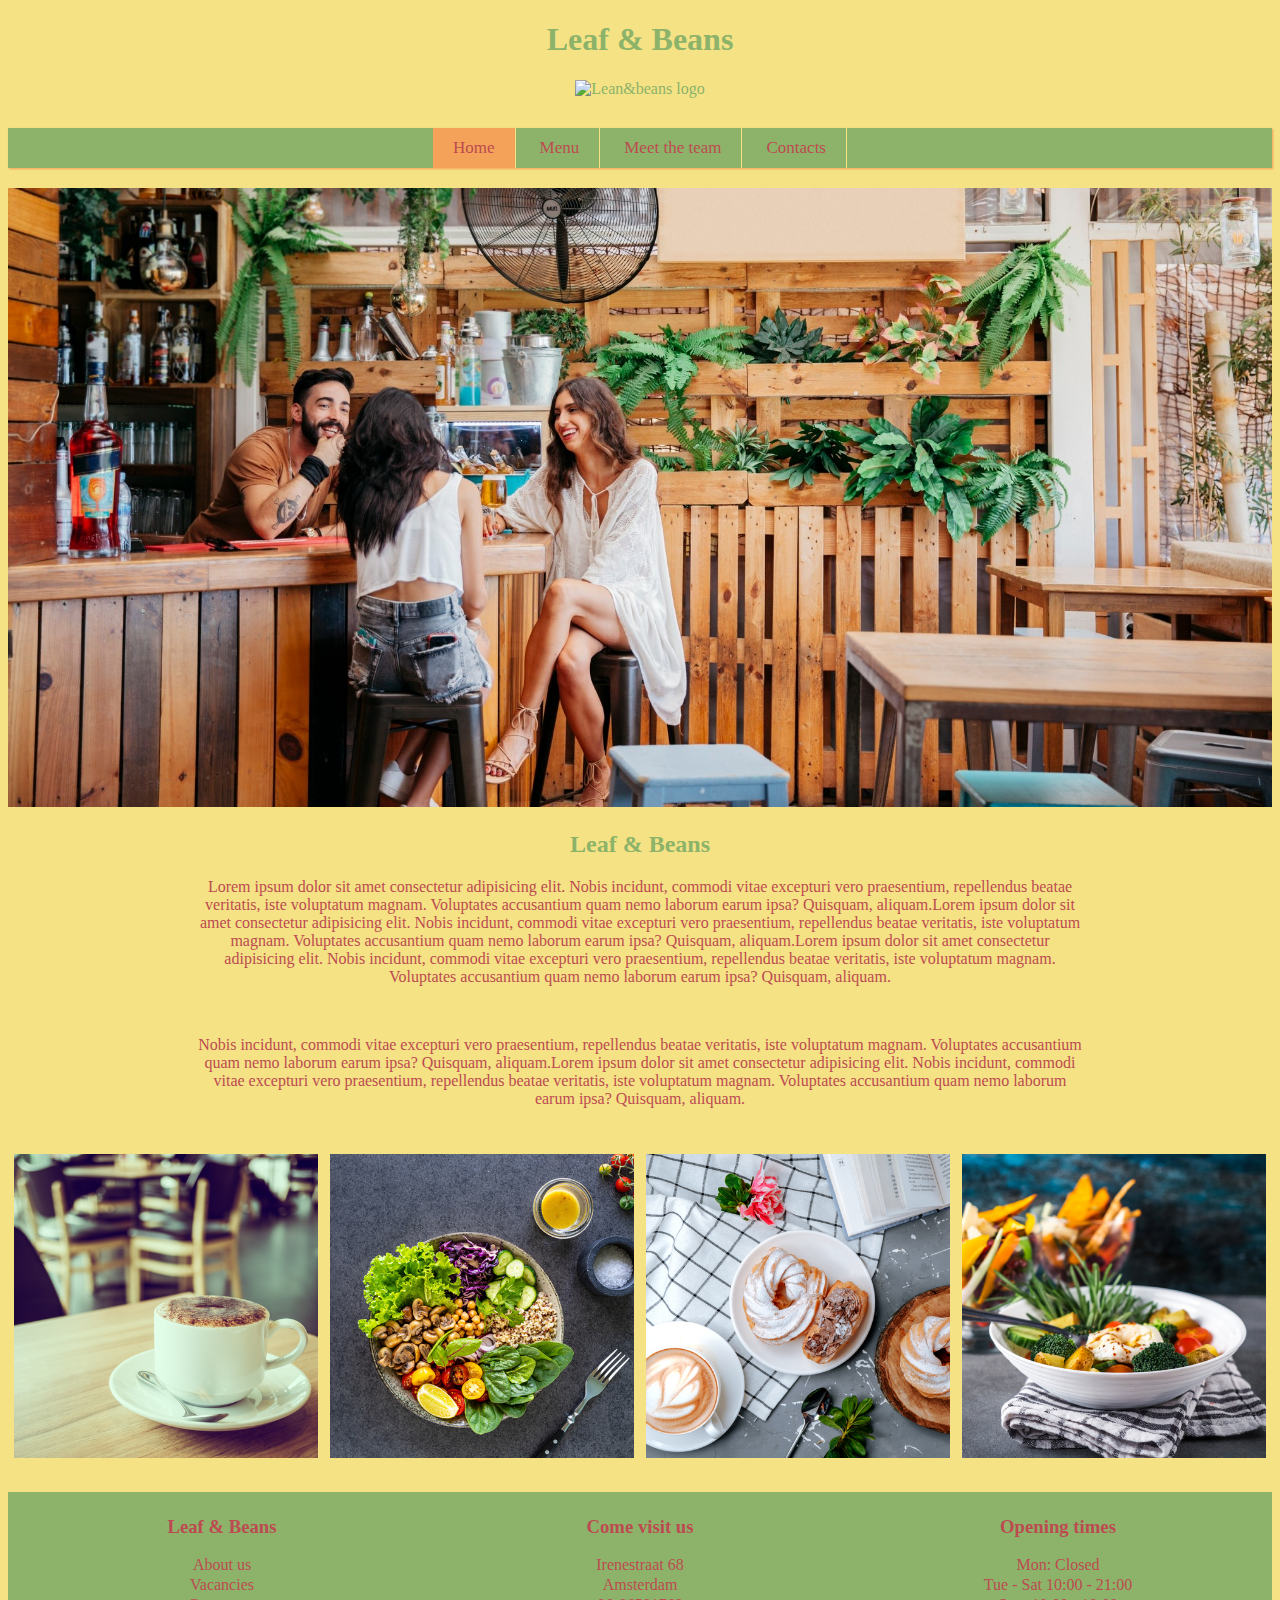
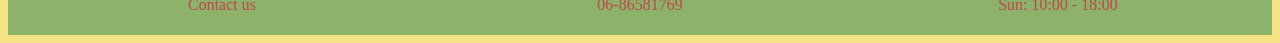
==== index.html @ 6ad3d177 "Added preliminary files" ====
<!DOCTYPE html>
<html lang="en">
  <head>
    <meta charset="UTF-8" />
    <meta name="viewport" content="width=device-width, initial-scale=1.0" />
    <title>Leaf&Beans</title>
    <link rel="stylesheet" href="style.css" />
  </head>
  <body>
    <div class="header">
      <h1>Leaf & Beans</h1>
      <img src="" alt="Lean&beans logo" /> 
    </div>

    <div class="topnav">
      <a class="active" href="#home">Home</a>
      <a href="#menu">Menu</a>
      <a href="#team">Meet the team</a>
      <a href="#contacts">Contacts</a>
    </div>

    <img src="img/three-friends-sitting-bar.jpg" alt="" width="100%" />

    <h2>Leaf & Beans</h2>

    <div class="content">    
    <p>
      Lorem ipsum dolor sit amet consectetur adipisicing elit. Nobis incidunt,
      commodi vitae excepturi vero praesentium, repellendus beatae veritatis,
      iste voluptatum magnam. Voluptates accusantium quam nemo laborum earum
      ipsa? Quisquam, aliquam.Lorem ipsum dolor sit amet consectetur adipisicing
      elit. Nobis incidunt, commodi vitae excepturi vero praesentium,
      repellendus beatae veritatis, iste voluptatum magnam. Voluptates
      accusantium quam nemo laborum earum ipsa? Quisquam, aliquam.Lorem ipsum
      dolor sit amet consectetur adipisicing elit. Nobis incidunt, commodi vitae
      excepturi vero praesentium, repellendus beatae veritatis, iste voluptatum
      magnam. Voluptates accusantium quam nemo laborum earum ipsa? Quisquam,
      aliquam. </p>

      <br>

      <p>Nobis incidunt, commodi vitae excepturi vero praesentium,
      repellendus beatae veritatis, iste voluptatum magnam. Voluptates
      accusantium quam nemo laborum earum ipsa? Quisquam, aliquam.Lorem ipsum
      dolor sit amet consectetur adipisicing elit. Nobis incidunt, commodi vitae
      excepturi vero praesentium, repellendus beatae veritatis, iste voluptatum
      magnam. Voluptates accusantium quam nemo laborum earum ipsa? Quisquam,
      aliquam.</p>


    </p>
    </div>

<div class="responsive">
  <div class="gallery">
    <img src="img/gallery/cappuccino-coffee-white-cup.jpg" alt="cappuccino">    
    </div>
  </div>

  <div class="responsive">
  <div class="gallery">
    <img src="img/gallery/quinoa-mushrooms-lettuce-red-cabbage-spinach-cucumbers-tomatoes-buddha-bowl.jpg" alt="quinoa salad">    
    </div>
</div>

 <div class="responsive">
  <div class="gallery">
    <img src="img/gallery/fresh-cappuccino-with-sweet-delight.jpg" alt="cappuccino and sweet">    
    </div>
</div>


  <div class="responsive">
  <div class="gallery">
    <img src="img/gallery/healthy-food-composition-with-colorful-salad.jpg" alt="salad">    
    </div>
</div>



<footer>
  <div class="column">
    <h3>Leaf & Beans</h3>
    <ul>
      <li>About us</li>
      <li>Vacancies</li>
      <li>Contact us</li>
    </ul>
  </div>

  <div class="column">
    <h3>Come visit us</h3>
    <ul>      
      <li>Irenestraat 68</li>
      <li>Amsterdam</li>
      <li>06-86581769</li>
      
    </ul>
  </div>

  <div class="column">
    <h3>Opening times</h3>
    <ul>
      <li>Mon: Closed</li>
      <li>Tue - Sat 10:00 - 21:00</li>
      <li>Sun: 10:00 - 18:00</li>
    </ul>

  </div>
  </footer>

</html>
---- style.css ----
body {
  background-color: #f4e285;
}

.header {
  text-align: center;
  padding-bottom: 30px;
  color: #8cb369;
}

.topnav {
  overflow: hidden;
  background-color: #8cb369;
  text-align: center;
  padding: 10px;
  margin-bottom: 20px;
  box-shadow: 1px 1px 2px #f4a259;
}

.topnav a {
  color: #bc4b51;
  text-align: center;
  padding: 14px 20px;
  text-decoration: none;
  font-size: 17px;
  border-right: 1px solid #f4e285;
}

.topnav a:hover {
  background-color: #f4e285;
  transition: 0.3s;
}

.topnav a.active {
  background-color: #f4a259;
}

h2 {
  text-align: center;
  color: #8cb369;
}

.content {
  color: #bc4b51;
  text-align: center;
  width: 70%;
  margin: auto;
}

div.gallery img {
  width: 100%;
  height: auto;
  padding: 30px 0px 30px 0px;
}

* {
  box-sizing: border-box;
}
.responsive {
  padding: 0 6px;
  float: left;
  width: 24.99999%;
}

footer {
  display: flex;
  justify-content: space-around;
  background-color: #8cb369;
  color: #bc4b51;
  padding: 5px;
}

.column {
  width: 22%;
  text-align: center;
}

ul {
  list-style-type: none;
  padding: 0;
}

li {
  margin-bottom: 2px;
}
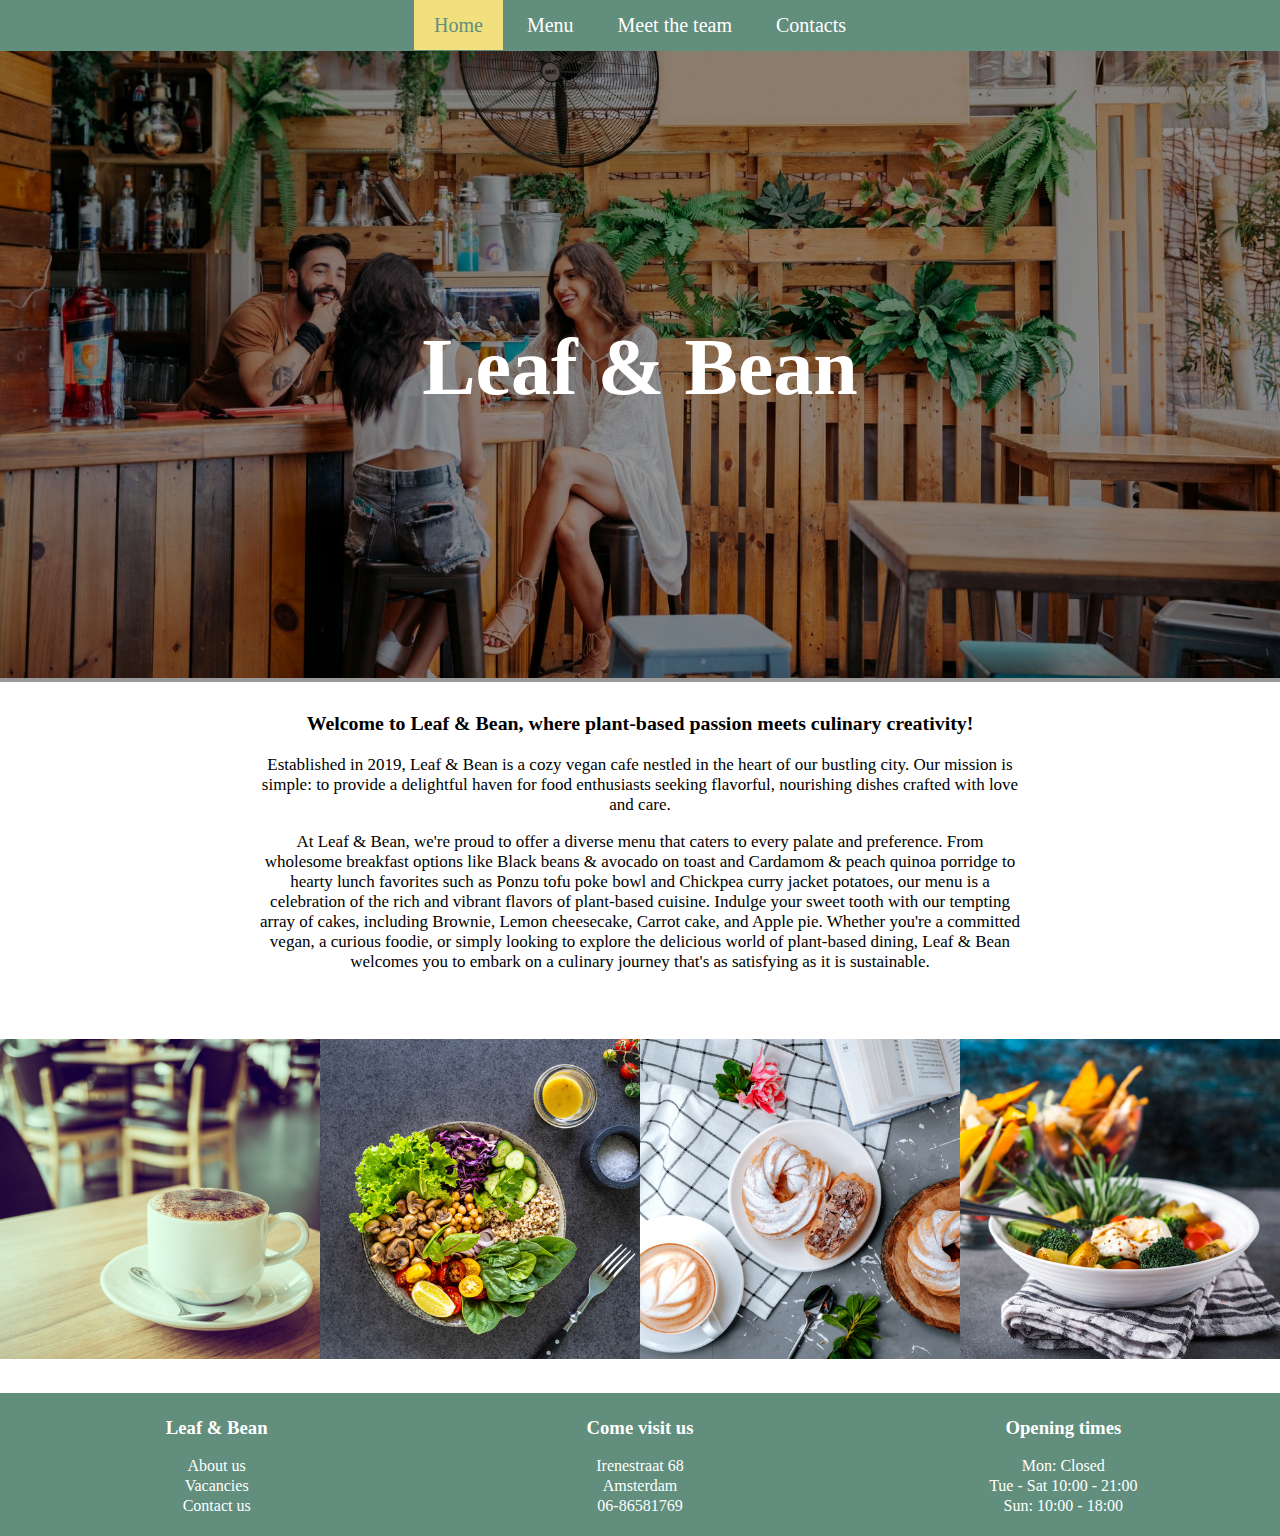
==== commit 11f62104: "Merge pull request #3 from CFG-Group-4-Web-Development/stef" ====
--- a/index.html
+++ b/index.html
@@ -3,52 +3,37 @@
   <head>
     <meta charset="UTF-8" />
     <meta name="viewport" content="width=device-width, initial-scale=1.0" />
-    <title>Leaf&Beans</title>
+    <title>Leaf&Bean</title>
     <link rel="stylesheet" href="style.css" />
+    <link rel="preconnect" href="https://fonts.googleapis.com">
+<link rel="preconnect" href="https://fonts.gstatic.com" crossorigin>
+<link href="https://fonts.googleapis.com/css2?family=Lora:ital,wght@0,400..700;1,400..700&display=swap" rel="stylesheet">
   </head>
-  <body>
-    <div class="header">
-      <h1>Leaf & Beans</h1>
-      <img src="" alt="Lean&beans logo" /> 
-    </div>
+  <body>   
 
     <div class="topnav">
       <a class="active" href="#home">Home</a>
       <a href="#menu">Menu</a>
       <a href="#team">Meet the team</a>
       <a href="#contacts">Contacts</a>
-    </div>
+       </div>
 
-    <img src="img/three-friends-sitting-bar.jpg" alt="" width="100%" />
+       <div class="imagecontainer">
+  <img src="img/three-friends-sitting-bar.jpg" alt="friends in a cafe" style="width:100%;">  
+  <div class="centered">Leaf & Bean</div>
+</div>
 
-    <h2>Leaf & Beans</h2>
+    
+    <div class="content">    
+    <h3>Welcome to Leaf & Bean, where plant-based passion meets culinary creativity! </h3>
+      
+      <p>Established in 2019, Leaf & Bean is a cozy vegan cafe nestled in the heart of our bustling city. Our mission is simple: to provide a delightful haven for food enthusiasts seeking flavorful, nourishing dishes crafted with love and care.
 
-    <div class="content">    
-    <p>
-      Lorem ipsum dolor sit amet consectetur adipisicing elit. Nobis incidunt,
-      commodi vitae excepturi vero praesentium, repellendus beatae veritatis,
-      iste voluptatum magnam. Voluptates accusantium quam nemo laborum earum
-      ipsa? Quisquam, aliquam.Lorem ipsum dolor sit amet consectetur adipisicing
-      elit. Nobis incidunt, commodi vitae excepturi vero praesentium,
-      repellendus beatae veritatis, iste voluptatum magnam. Voluptates
-      accusantium quam nemo laborum earum ipsa? Quisquam, aliquam.Lorem ipsum
-      dolor sit amet consectetur adipisicing elit. Nobis incidunt, commodi vitae
-      excepturi vero praesentium, repellendus beatae veritatis, iste voluptatum
-      magnam. Voluptates accusantium quam nemo laborum earum ipsa? Quisquam,
-      aliquam. </p>
+<p>At Leaf & Bean, we're proud to offer a diverse menu that caters to every palate and preference. From wholesome breakfast options like Black beans & avocado on toast and Cardamom & peach quinoa porridge to hearty lunch favorites such as Ponzu tofu poke bowl and Chickpea curry jacket potatoes, our menu is a celebration of the rich and vibrant flavors of plant-based cuisine. Indulge your sweet tooth with our tempting array of cakes, including Brownie, Lemon cheesecake, Carrot cake, and Apple pie. Whether you're a committed vegan, a curious foodie, or simply looking to explore the delicious world of plant-based dining, Leaf & Bean welcomes you to embark on a culinary journey that's as satisfying as it is sustainable. </p>
 
-      <br>
-
-      <p>Nobis incidunt, commodi vitae excepturi vero praesentium,
-      repellendus beatae veritatis, iste voluptatum magnam. Voluptates
-      accusantium quam nemo laborum earum ipsa? Quisquam, aliquam.Lorem ipsum
-      dolor sit amet consectetur adipisicing elit. Nobis incidunt, commodi vitae
-      excepturi vero praesentium, repellendus beatae veritatis, iste voluptatum
-      magnam. Voluptates accusantium quam nemo laborum earum ipsa? Quisquam,
-      aliquam.</p>
+<br>
 
 
-    </p>
     </div>
 
 <div class="responsive">
@@ -77,10 +62,9 @@
 </div>
 
 
-
 <footer>
   <div class="column">
-    <h3>Leaf & Beans</h3>
+    <h3>Leaf & Bean</h3>
     <ul>
       <li>About us</li>
       <li>Vacancies</li>
@@ -105,8 +89,8 @@
       <li>Tue - Sat 10:00 - 21:00</li>
       <li>Sun: 10:00 - 18:00</li>
     </ul>
-
   </div>
+  
   </footer>
 
-</html>
+ </html>
--- a/style.css
+++ b/style.css
@@ -1,50 +1,75 @@
 body {
-  background-color: #f4e285;
-}
-
-.header {
-  text-align: center;
-  padding-bottom: 30px;
-  color: #8cb369;
+  background-color: #ffffff;
+}
+
+body,
+html {
+  height: 100%;
+  margin: 0;
 }
 
 .topnav {
   overflow: hidden;
-  background-color: #8cb369;
-  text-align: center;
-  padding: 10px;
-  margin-bottom: 20px;
-  box-shadow: 1px 1px 2px #f4a259;
+  background-color: #618e7d;
+  text-align: center;
+  padding: 14px;
 }
 
 .topnav a {
-  color: #bc4b51;
+  color: #ffffff;
   text-align: center;
   padding: 14px 20px;
   text-decoration: none;
+  font: "Lora";
+  font-size: 20px;
+}
+
+.topnav a:hover {
+  background-color: #f2e07f;
+  transition: 0.3s;
+}
+
+.topnav a.active {
+  background-color: #f2e07f;
+  color: #618e7d;
+}
+
+/* Container holding the image and the text */
+.imagecontainer {
+  position: relative;
+  text-align: center;
+  color: white;
+}
+
+.imagecontainer::before {
+  content: "";
+  position: absolute;
+  top: 0;
+  left: 0;
+  width: 100%;
+  height: 100%;
+  background-color: rgba(0, 0, 0, 0.4);
+}
+
+/* Centered text */
+.centered {
+  font: "Lora";
+  font-size: 80px;
+  font-weight: 600;
+  position: absolute;
+  top: 50%;
+  left: 50%;
+  transform: translate(-50%, -50%);
+}
+
+.content {
+  color: black;
+  text-align: center;
+  width: 60%;
+  margin: auto;
+  font: "Lora";
   font-size: 17px;
-  border-right: 1px solid #f4e285;
-}
-
-.topnav a:hover {
-  background-color: #f4e285;
-  transition: 0.3s;
-}
-
-.topnav a.active {
-  background-color: #f4a259;
-}
-
-h2 {
-  text-align: center;
-  color: #8cb369;
-}
-
-.content {
-  color: #bc4b51;
-  text-align: center;
-  width: 70%;
-  margin: auto;
+  padding-top: 10px;
 }
 
 div.gallery img {
@@ -57,7 +82,7 @@
   box-sizing: border-box;
 }
 .responsive {
-  padding: 0 6px;
+  padding: 0 0px;
   float: left;
   width: 24.99999%;
 }
@@ -65,9 +90,10 @@
 footer {
   display: flex;
   justify-content: space-around;
-  background-color: #8cb369;
-  color: #bc4b51;
+  background-color: #618e7d;
+  color: #ffffff;
   padding: 5px;
+  margin-top: 20px;
 }
 
 .column {
@@ -83,3 +109,118 @@
 li {
   margin-bottom: 2px;
 }
+
+/* Four columns side by side */
+.team-column {
+  float: left;
+  width: 25%;
+  margin-bottom: 16px;
+  padding: 0 8px;
+}
+
+/* Display the columns below each other instead of side by side on small screens */
+@media screen and (max-width: 650px) {
+  .team-column {
+    width: 100%;
+    display: block;
+  }
+}
+
+/* Add some shadows to create a card effect */
+.card {
+  box-shadow: 0 4px 8px 0 rgba(0, 0, 0, 0.2);
+}
+
+/* Some left and right padding inside the container */
+.container {
+  padding: 0 16px;
+}
+
+/* Clear floats */
+.container::after,
+.row::after {
+  content: "";
+  clear: both;
+  display: table;
+}
+
+.title {
+  color: grey;
+}
+
+.button {
+  border: none;
+  outline: 0;
+  display: inline-block;
+  padding: 8px;
+  color: white;
+  background-color: #000;
+  text-align: center;
+  cursor: pointer;
+  width: 100%;
+}
+
+.button:hover {
+  background-color: #555;
+}
+
+.team-para {
+  margin: 0;
+  padding: 40px;
+  border-radius: 5px;
+}
+
+.Menu {
+  width: 80%;
+  margin: auto;
+  text-align: center;
+  border-color: #5b8e7d;
+  /* border-style: dashed; */
+  padding: 2em;
+}
+article {
+  display: flex;
+  justify-content: space-between;
+  align-items: baseline;
+}
+.left {
+  font-weight: 600;
+}
+article p {
+  font-size: 1.25em;
+  margin-bottom: 0;
+}
+.ingredients {
+  margin-top: 0%;
+  color: #8cb369;
+  text-align: left;
+}
+main :nth-child(3) h2 {
+  color: #5b8e7d;
+  margin-top: 1.5em;
+}
+main :nth-child(3) .ingredients {
+  color: #5b8e7d;
+}
+main :nth-child(4) h2 {
+  color: #8cb369;
+}
+main :nth-child(4) .ingredients {
+  color: #8cb369;
+}
+main :nth-child(5) h2 {
+  color: #f4a259;
+}
+section h2 {
+  font-size: 2.5em;
+}
+main h1 {
+  font-style: italic;
+  font: 3em;
+  margin-bottom: 0%;
+}
+
+#map {
+  width: 100%;
+  height: 500px;
+}
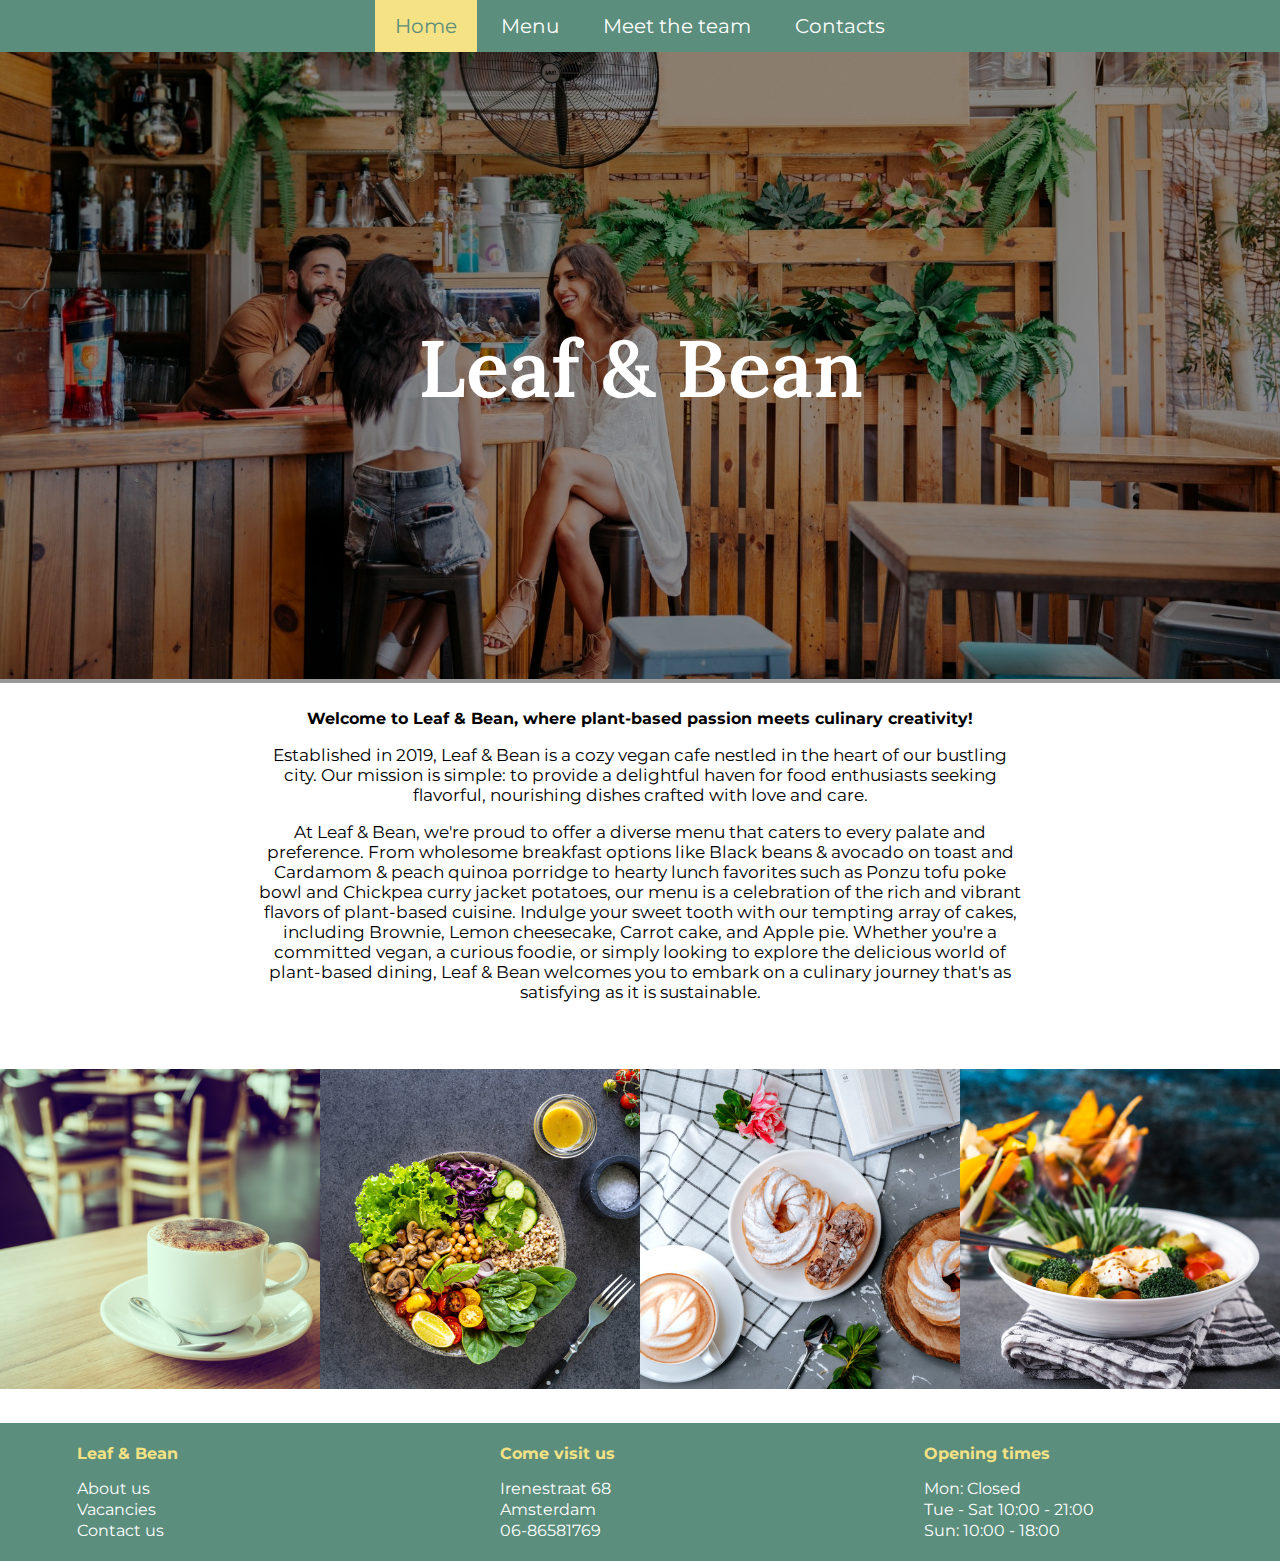
==== commit 53800890: "font update" ====
--- a/index.html
+++ b/index.html
@@ -6,16 +6,19 @@
     <title>Leaf&Bean</title>
     <link rel="stylesheet" href="style.css" />
     <link rel="preconnect" href="https://fonts.googleapis.com">
-<link rel="preconnect" href="https://fonts.gstatic.com" crossorigin>
-<link href="https://fonts.googleapis.com/css2?family=Lora:ital,wght@0,400..700;1,400..700&display=swap" rel="stylesheet">
+    <link rel="preconnect" href="https://fonts.gstatic.com" crossorigin>
+    <link href="https://fonts.googleapis.com/css2?family=Lora:ital,wght@0,400..700;1,400..700&display=swap" rel="stylesheet">
+    <link rel="preconnect" href="https://fonts.googleapis.com">
+    <link rel="preconnect" href="https://fonts.gstatic.com" crossorigin>
+    <link href="https://fonts.googleapis.com/css2?family=Aleo:ital,wght@0,100..900;1,100..900&family=Homemade+Apple&family=Montserrat:ital,wght@0,100..900;1,100..900&display=swap" rel="stylesheet">
   </head>
   <body>   
 
     <div class="topnav">
       <a class="active" href="#home">Home</a>
-      <a href="#menu">Menu</a>
-      <a href="#team">Meet the team</a>
-      <a href="#contacts">Contacts</a>
+      <a href="pages/menu.html">Menu</a>
+      <a href="pages/team.html">Meet the team</a>
+      <a href="pages/contact.html">Contacts</a>
        </div>
 
        <div class="imagecontainer">
--- a/style.css
+++ b/style.css
@@ -1,16 +1,13 @@
 body {
   background-color: #ffffff;
-}
-
-body,
-html {
+  margin: 0;
   height: 100%;
-  margin: 0;
-}
-
+  line-height: initial;
+  font-family: montserrat;
+}
 .topnav {
   overflow: hidden;
-  background-color: #618e7d;
+  background-color: #5B8E7D;
   text-align: center;
   padding: 14px;
 }
@@ -25,13 +22,13 @@
 }
 
 .topnav a:hover {
-  background-color: #f2e07f;
+  background-color: #F4E285;
   transition: 0.3s;
 }
 
 .topnav a.active {
-  background-color: #f2e07f;
-  color: #618e7d;
+  background-color: #F4E285;
+  color: #5B8E7D;
 }
 
 /* Container holding the image and the text */
@@ -53,7 +50,7 @@
 
 /* Centered text */
 .centered {
-  font: "Lora";
+  font-family: Lora;
   font-size: 80px;
   font-weight: 600;
   position: absolute;
@@ -67,7 +64,7 @@
   text-align: center;
   width: 60%;
   margin: auto;
-  font: "Lora";
+  /* font: "Lora"; */
   font-size: 17px;
   padding-top: 10px;
 }
@@ -90,7 +87,7 @@
 footer {
   display: flex;
   justify-content: space-around;
-  background-color: #618e7d;
+  background-color: #5B8E7D;
   color: #ffffff;
   padding: 5px;
   margin-top: 20px;
@@ -98,7 +95,7 @@
 
 .column {
   width: 22%;
-  text-align: center;
+  text-align: left;
 }
 
 ul {
@@ -154,14 +151,15 @@
   display: inline-block;
   padding: 8px;
   color: white;
-  background-color: #000;
+  background-color: #BC4B51;
   text-align: center;
   cursor: pointer;
   width: 100%;
-}
-
+  font-family: montserrat;
+  border-radius: 0.5em;
+}
 .button:hover {
-  background-color: #555;
+  background-color: #F4A259;
 }
 
 .team-para {
@@ -211,10 +209,16 @@
 main :nth-child(5) h2 {
   color: #f4a259;
 }
+.underlined{
+  border-bottom-style: solid;
+    border-bottom-color:#8cb369;
+    padding-bottom: 15px;
+}
 section h2 {
   font-size: 2.5em;
 }
 main h1 {
+  font-family: Lora;
   font-style: italic;
   font: 3em;
   margin-bottom: 0%;
@@ -224,3 +228,27 @@
   width: 100%;
   height: 500px;
 }
+footer h3{
+  color: #F4E285;
+}
+.btn-primary {
+  background-color: #BC4B51;
+  border: none;
+}
+.btn-primary:hover{
+  background-color: #F4A259;
+}
+
+i{
+  color: #5B8E7D;
+}
+a{
+  color: black;
+  text-decoration: none;
+}
+h5{
+  margin-top: 4em;
+}
+h3{
+  font-size: initial
+}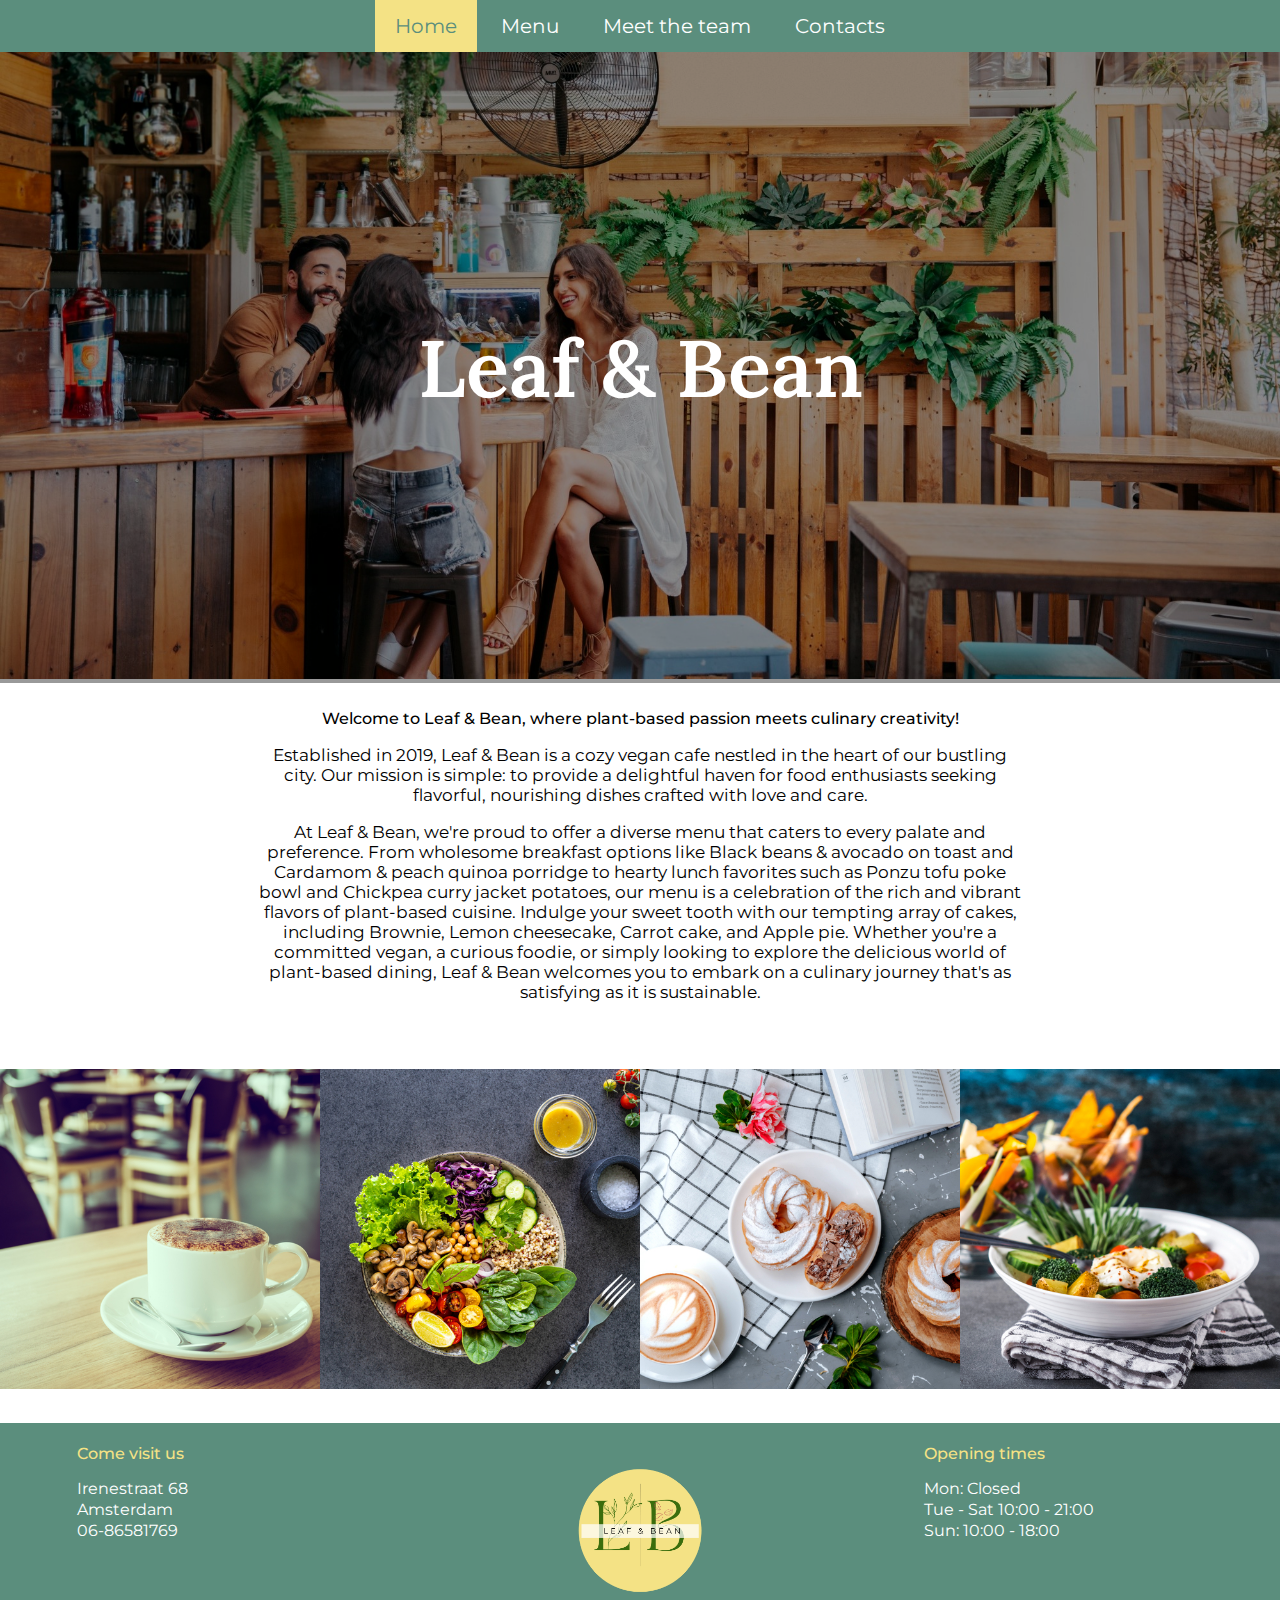
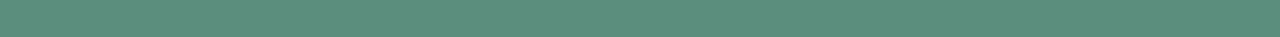
==== commit 4d4dc7db: "Merge pull request #4 from CFG-Group-4-Web-Development/maja" ====
--- a/index.html
+++ b/index.html
@@ -66,14 +66,7 @@
 
 
 <footer>
-  <div class="column">
-    <h3>Leaf & Bean</h3>
-    <ul>
-      <li>About us</li>
-      <li>Vacancies</li>
-      <li>Contact us</li>
-    </ul>
-  </div>
+ 
 
   <div class="column">
     <h3>Come visit us</h3>
@@ -83,6 +76,10 @@
       <li>06-86581769</li>
       
     </ul>
+  </div>
+
+  <div class="column img">
+    <img src="/img/KN.png" alt="logo of Leaf&Bean"/>
   </div>
 
   <div class="column">
--- a/style.css
+++ b/style.css
@@ -97,6 +97,9 @@
   width: 22%;
   text-align: left;
 }
+.img{
+  text-align: center;
+}
 
 ul {
   list-style-type: none;
@@ -250,5 +253,10 @@
   margin-top: 4em;
 }
 h3{
-  font-size: initial
+  font-size: initial;
+  margin: 16px 0;
+  font-weight: 500;
+}
+.column img{
+  max-width: 200px;
 }